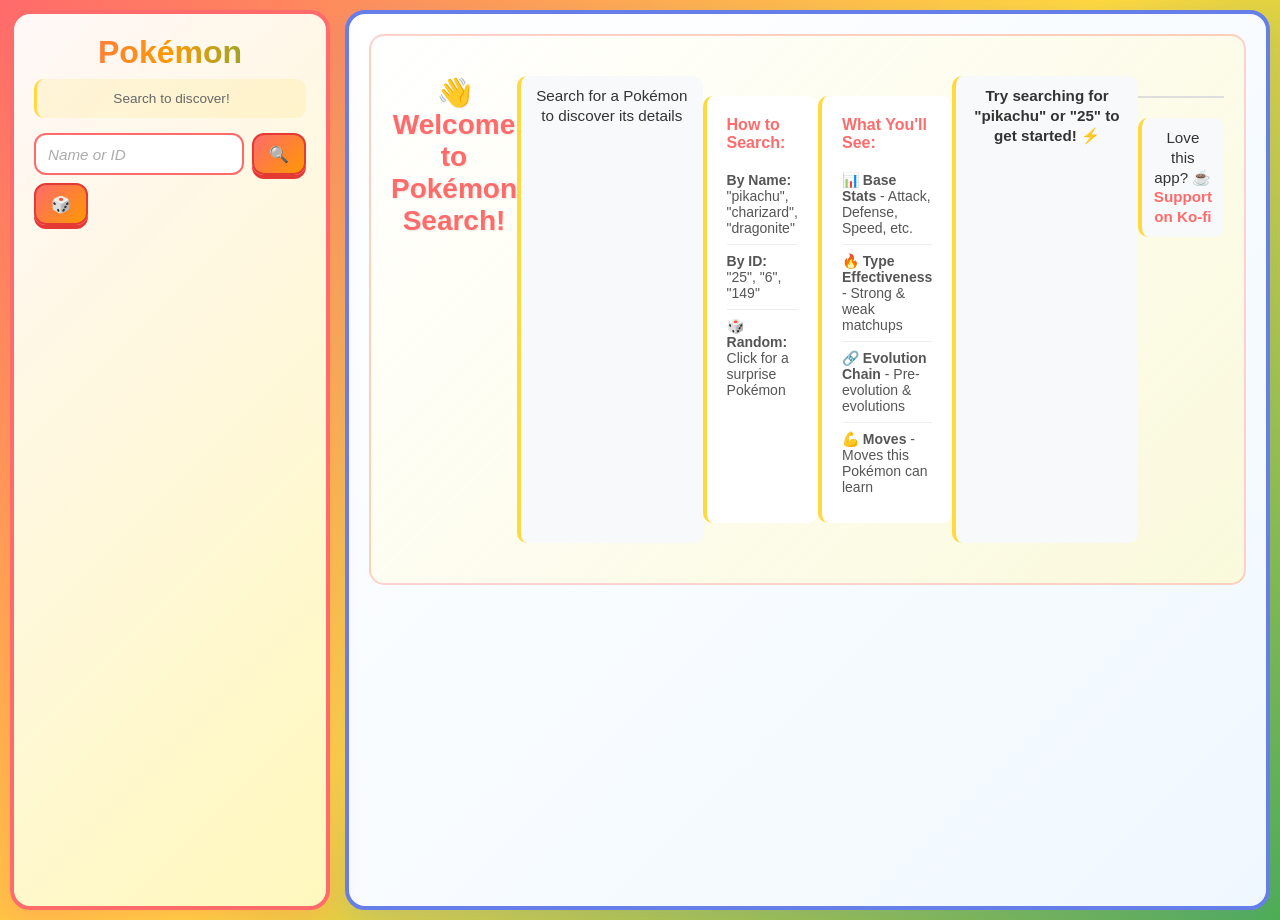
==== advanced/index.html @ 0c2bd9c5 "Add Ko-fi donation link to advanced version" ====
<!DOCTYPE html>
<html lang="en">
  <head>
    <meta charset="UTF-8" />
    <meta name="viewport" content="width=device-width, initial-scale=1.0" />
    <meta name="description" content="Advanced Pokemon Search App - Search by name or ID to discover complete Pokemon stats, type effectiveness, evolution chains, and signature moves. Interactive PokeAPI tool." />
    <meta name="keywords" content="Pokemon, search, stats, evolution, type effectiveness, PokeAPI, interactive tool" />
    <meta name="author" content="samba-thon" />
    <meta property="og:title" content="Advanced Pokemon Search App" />
    <meta property="og:description" content="Explore Pokemon with detailed stats, type matchups, evolution chains, and moves. Search by name or ID." />
    <meta property="og:url" content="https://samba-thon.github.io/pokemon-web-search-advanced/" />
    <meta property="og:type" content="website" />
    <link rel="canonical" href="https://samba-thon.github.io/pokemon-web-search-advanced/" />
    <link rel="stylesheet" href="./styles.css" />
    <title>Advanced Pokemon Search App - Stats, Evolution, Type Charts</title>
  </head>
  <body>
    <div class="app-container">
      <!-- LEFT PANEL: Search & Controls -->
      <div class="left-panel">
        <h1>Pokémon</h1>
        <div class="description">
          <p>Search to discover!</p>
        </div>

        <!-- Search Box -->
        <div class="search-box">
          <div class="input-wrapper">
            <input type="text" id="pokemon-input" placeholder="Name or ID" />
            <button id="clear-btn">×</button>
            <div id="suggestions"></div>
          </div>
          <button id="search-btn">🔍</button>
          <button id="random-btn">🎲</button>
        </div>
      </div>

      <!-- RIGHT PANEL: Pokemon Details -->
      <div class="right-panel">
        <div id="pokemon-result" class="result-content">
          <div class="welcome-message">
            <h2>👋 Welcome to Pokémon Search!</h2>
            <p>Search for a Pokémon to discover its details</p>

            <div class="welcome-tips">
              <h3>How to Search:</h3>
              <ul>
                <li>
                  <strong>By Name:</strong> "pikachu", "charizard", "dragonite"
                </li>
                <li><strong>By ID:</strong> "25", "6", "149"</li>
                <li>
                  <strong>🎲 Random:</strong> Click for a surprise Pokémon
                </li>
              </ul>
            </div>

            <div class="welcome-features">
              <h3>What You'll See:</h3>
              <ul>
                <li>
                  📊 <strong>Base Stats</strong> - Attack, Defense, Speed, etc.
                </li>
                <li>
                  🔥 <strong>Type Effectiveness</strong> - Strong & weak
                  matchups
                </li>
                <li>
                  🔗 <strong>Evolution Chain</strong> - Pre-evolution &
                  evolutions
                </li>
                <li>
                  💪 <strong>Moves</strong> - Moves this Pokémon can learn
                </li>
              </ul>
            </div>

            <p class="welcome-hint">
              Try searching for "pikachu" or "25" to get started! ⚡
            </p>

            <div class="welcome-support">
              <p>Love this app? <a href="https://ko-fi.com/ermjay/tip" target="_blank" rel="noopener noreferrer">☕ Support on Ko-fi</a></p>
            </div>
          </div>
        </div>
        <div id="type-chart" class="type-chart"></div>
        <div id="evolution-chain" class="evolution-chain"></div>
      </div>
    </div>

    <script src="./scripts.js"></script>
  </body>
</html>
---- advanced/styles.css ----
* {
  margin: 0;
  padding: 0;
  box-sizing: border-box;
}

body {
  font-family: "Comic Sans MS", "Trebuchet MS", cursive, sans-serif;
  background: linear-gradient(135deg, #ff6b6b 0%, #ffd93d 50%, #4caf50 100%);
  min-height: 100vh;
  padding: 10px;
  overflow-x: hidden;
  position: relative;
}

body::before {
  content: "";
  position: fixed;
  left: 0;
  bottom: 0;
  width: 350px;
  height: 400px;
  background-image: url("https://raw.githubusercontent.com/PokeAPI/sprites/master/sprites/pokemon/other/official-artwork/25.png");
  background-size: contain;
  background-repeat: no-repeat;
  background-position: center;
  opacity: 0.9;
  z-index: 0;
  pointer-events: none;
}

.app-container {
  display: flex;
  gap: 15px;
  max-width: 1400px;
  margin: 0 auto;
  height: 100vh;
  position: relative;
  z-index: 1;
}

/* LEFT PANEL - Search Controls */
.left-panel {
  flex: 0 0 320px;
  background: linear-gradient(
    135deg,
    rgba(255, 255, 255, 0.95) 0%,
    rgba(255, 249, 196, 0.95) 100%
  );
  border-radius: 20px;
  padding: 20px;
  border: 4px solid #ff6b6b;
  box-shadow: 0 10px 30px rgba(255, 107, 107, 0.3);
  overflow-y: auto;
  display: flex;
  flex-direction: column;
  position: relative;
}

.left-panel::-webkit-scrollbar {
  width: 8px;
}

.left-panel::-webkit-scrollbar-track {
  background: rgba(255, 217, 61, 0.1);
  border-radius: 10px;
}

.left-panel::-webkit-scrollbar-thumb {
  background: #ffd93d;
  border-radius: 10px;
}

.left-panel::-webkit-scrollbar-thumb:hover {
  background: #ffb800;
}

h1 {
  background: linear-gradient(90deg, #ff6b6b 0%, #ff9800 50%, #4caf50 100%);
  -webkit-background-clip: text;
  -webkit-text-fill-color: transparent;
  background-clip: text;
  font-size: 2em;
  margin-bottom: 8px;
  text-align: center;
  font-weight: bold;
}

.description {
  text-align: center;
  color: #666;
  font-size: 0.85em;
  margin-bottom: 15px;
  padding: 10px;
  background: rgba(255, 217, 61, 0.15);
  border-radius: 10px;
  border-left: 3px solid #ffd93d;
  line-height: 1.4;
}

.description p {
  margin: 0;
}

/* Search Box */
.search-box {
  display: flex;
  gap: 8px;
  margin-bottom: 15px;
  flex-wrap: wrap;
  align-items: center;
}

.input-wrapper {
  flex: 1;
  position: relative;
  min-width: 150px;
}

#pokemon-input {
  width: 100%;
  padding: 10px 38px 10px 12px;
  border: 2px solid #ff6b6b;
  border-radius: 12px;
  font-size: 0.95em;
  transition: all 0.2s ease;
  background: white;
  height: 42px;
  box-sizing: border-box;
}

#pokemon-input:focus {
  outline: none;
  border-color: #ff6b6b;
  box-shadow: 0 0 8px rgba(255, 107, 107, 0.3);
  background: #fffacd;
}

#pokemon-input::placeholder {
  font-style: italic;
  opacity: 0.6;
}

#clear-btn {
  position: absolute;
  right: 6px;
  top: 50%;
  transform: translateY(-50%);
  background: #ff6b6b;
  color: white;
  border: none;
  width: 28px;
  height: 28px;
  border-radius: 50%;
  cursor: pointer;
  display: none;
  font-size: 16px;
  font-weight: bold;
  line-height: 1;
  padding: 0;
  transition: all 0.2s ease;
}

#pokemon-input:not(:placeholder-shown) ~ #clear-btn {
  display: block;
}

#clear-btn:hover {
  transform: translateY(-50%) scale(1.15);
}

#suggestions {
  position: absolute;
  top: 100%;
  left: 0;
  right: 0;
  background: white;
  border: 2px solid #ffd93d;
  border-top: none;
  border-radius: 0 0 10px 10px;
  max-height: 200px;
  overflow-y: auto;
  z-index: 100;
  display: none;
}

#suggestions.show {
  display: block;
}

#suggestions ul {
  list-style: none;
  margin: 0;
  padding: 0;
}

#suggestions li {
  padding: 8px 12px;
  cursor: pointer;
  transition: all 0.2s ease;
  border-bottom: 1px solid #eee;
  font-size: 0.9em;
}

#suggestions li:hover,
#suggestions li.active {
  background: #ffd93d;
  color: #333;
  font-weight: bold;
}

#suggestions li:last-child {
  border-bottom: none;
}

/* Buttons */
#search-btn,
#random-btn {
  padding: 0 15px;
  height: 42px;
  background: linear-gradient(135deg, #ff6b6b 0%, #ff9800 100%);
  color: white;
  border: 2px solid #e53935;
  border-radius: 12px;
  font-size: 1em;
  font-weight: bold;
  cursor: pointer;
  transition: all 0.2s ease;
  box-shadow: 0 4px 0px #e53935;
  flex: 0 1 auto;
  display: flex;
  align-items: center;
  justify-content: center;
}

#search-btn:hover,
#random-btn:hover {
  transform: translateY(-2px);
  box-shadow: 0 6px 0px #e53935;
}

#search-btn:active,
#random-btn:active {
  transform: translateY(0);
  box-shadow: 0 2px 0px #e53935;
}

/* Stats Display */
.stats-container {
  margin-top: 8px;
  padding: 12px;
  background: rgba(255, 217, 61, 0.1);
  border-radius: 10px;
  border-left: 4px solid #ffd93d;
  width: 100%;
}

.stat-row {
  display: flex;
  justify-content: space-between;
  align-items: center;
  margin-bottom: 8px;
  font-size: 0.9em;
  gap: 8px;
}

.stat-label {
  font-weight: bold;
  color: #333;
  min-width: 75px;
  font-size: 0.9em;
}

.stat-bar {
  flex: 1;
  height: 14px;
  background: #e0e0e0;
  border-radius: 7px;
  overflow: hidden;
  min-width: 60px;
}

.stat-fill {
  height: 100%;
  background: linear-gradient(90deg, #ff6b6b, #ff9800);
  width: 0%;
  transition: width 0.3s ease;
}

.stat-value {
  font-weight: bold;
  color: #ff6b6b;
  min-width: 30px;
  text-align: right;
  font-size: 0.9em;
}

/* Type Effectiveness Chart */
.type-chart {
  background: white;
  border: 2px solid #ffd93d;
  border-radius: 12px;
  padding: 15px;
  margin-top: 20px;
  display: none;
}

.type-chart.show {
  display: block;
}

.type-title {
  font-weight: bold;
  color: #333;
  margin-bottom: 10px;
  border-bottom: 2px solid #ffd93d;
  padding-bottom: 8px;
}

.type-section {
  margin-bottom: 12px;
}

.type-section h4 {
  font-size: 0.9em;
  color: #666;
  margin-bottom: 5px;
  font-weight: bold;
}

.type-badges {
  display: flex;
  flex-wrap: wrap;
  gap: 8px;
}

.type-badge {
  background: linear-gradient(135deg, #667eea 0%, #764ba2 100%);
  color: white;
  padding: 6px 12px;
  border-radius: 20px;
  font-size: 0.85em;
  font-weight: bold;
}

.type-badge.weak {
  background: linear-gradient(135deg, #ff6b6b 0%, #ff9800 100%);
}

.type-badge.resist {
  background: linear-gradient(135deg, #4ecdc4 0%, #44a08d 100%);
}

.type-badge.immune {
  background: linear-gradient(135deg, #4caf50 0%, #2e7d32 100%);
}

/* Moves List */
.moves-container {
  margin-top: 15px;
  padding: 12px;
  background: rgba(102, 126, 234, 0.1);
  border-radius: 10px;
  border-left: 4px solid #667eea;
}

.moves-title {
  font-weight: bold;
  color: #333;
  margin-bottom: 8px;
  font-size: 0.9em;
}

.moves-list {
  display: flex;
  flex-wrap: wrap;
  gap: 6px;
}

.move-badge {
  background: #667eea;
  color: white;
  padding: 4px 8px;
  border-radius: 12px;
  font-size: 0.75em;
  font-weight: bold;
}

/* Height & Weight */
.size-info {
  display: flex;
  gap: 12px;
  margin-top: 8px;
  padding: 10px;
  background: rgba(78, 205, 196, 0.1);
  border-radius: 10px;
  border-left: 4px solid #4ecdc4;
  width: 100%;
}

.size-item {
  flex: 1;
  text-align: center;
}

.size-label {
  font-weight: bold;
  color: #666;
  font-size: 0.8em;
}

.size-value {
  font-size: 1.1em;
  font-weight: bold;
  color: #4ecdc4;
  margin-top: 3px;
}

/* Evolution Chain */
.evolution-chain {
  margin-top: 10px;
  padding: 10px;
  background: rgba(167, 139, 250, 0.1);
  border-radius: 10px;
  border-left: 4px solid #a78bfa;
  display: none;
  width: 100%;
}

.evolution-chain.show {
  display: block;
}

.evolution-title {
  font-weight: bold;
  color: #333;
  margin-bottom: 8px;
  font-size: 0.9em;
}

.evolution-items {
  display: flex;
  gap: 10px;
  align-items: center;
  flex-wrap: wrap;
  justify-content: flex-start;
}

.evolution-item {
  text-align: center;
}

.evolution-arrow {
  font-size: 1.3em;
  color: #a78bfa;
}

.evolution-image {
  width: 70px;
  height: 70px;
  background: white;
  border-radius: 10px;
  padding: 4px;
  border: 2px solid #a78bfa;
  margin-bottom: 4px;
}

.evolution-name {
  font-weight: bold;
  font-size: 0.8em;
  color: #333;
}

/* Loading Animation */
.loading-spinner {
  display: inline-block;
  width: 20px;
  height: 20px;
  border: 3px solid rgba(255, 107, 107, 0.3);
  border-top-color: #ff6b6b;
  border-radius: 50%;
  animation: spin 0.8s linear infinite;
  margin-right: 10px;
}

@keyframes spin {
  to {
    transform: rotate(360deg);
  }
}

/* ===== RIGHT PANEL STYLING ===== */

.right-panel {
  flex: 1;
  background: linear-gradient(135deg, #ffffff 0%, #f0f8ff 100%);
  border-radius: 20px;
  padding: 20px;
  box-shadow: 0 10px 30px rgba(102, 126, 234, 0.2);
  overflow-y: auto;
  display: flex;
  flex-direction: column;
  gap: 12px;
  border: 4px solid #667eea;
}

.right-panel::-webkit-scrollbar {
  width: 8px;
}

.right-panel::-webkit-scrollbar-track {
  background: rgba(102, 126, 234, 0.1);
  border-radius: 10px;
}

.right-panel::-webkit-scrollbar-thumb {
  background: #667eea;
  border-radius: 10px;
}

.right-panel::-webkit-scrollbar-thumb:hover {
  background: #5568d3;
}

#pokemon-result {
  min-height: auto;
  display: flex;
  justify-content: flex-start;
  align-items: flex-start;
  flex-direction: column;
  gap: 12px;
  width: 100%;
}

/* Paragraphs in result */
#pokemon-result p {
  width: 100%;
  padding: 10px 12px;
  margin: 0;
  border-radius: 10px;
  background: #f8f9fa;
  border-left: 4px solid #ffd93d;
  font-size: 0.95em;
  color: #333;
  line-height: 1.3;
  transition: all 0.2s ease;
}

#pokemon-result p:hover {
  transform: translateX(3px);
  box-shadow: 0 3px 8px rgba(0, 0, 0, 0.08);
}

#pokemon-result p strong {
  color: #667eea;
  font-weight: bold;
}

/* Image wrapper */
#pokemon-result > div:first-child {
  position: relative;
  width: 100%;
  display: flex;
  justify-content: center;
  margin-bottom: 5px;
}

/* Pokemon Image Styling */
#pokemon-result img {
  display: block;
  width: 220px;
  height: 220px;
  background: linear-gradient(
    135deg,
    rgba(102, 126, 234, 0.2) 0%,
    rgba(118, 75, 162, 0.2) 100%
  );
  border-radius: 15px;
  padding: 15px;
  box-shadow: 0 10px 25px rgba(102, 126, 234, 0.2);
  border: 2px solid rgba(102, 126, 234, 0.4);
  object-fit: contain;
  transition: all 0.3s ease;
  align-self: center;
  margin-bottom: 10px;
}

#pokemon-result img:hover {
  transform: scale(1.08) translateY(-3px);
  box-shadow: 0 18px 45px rgba(102, 126, 234, 0.3);
}

/* Favorite Button */
.favorite-btn {
  width: 100%;
  padding: 12px;
  background: white;
  color: #ff6b6b;
  border: 2px solid #ff6b6b;
  border-radius: 12px;
  font-size: 1.1em;
  font-weight: bold;
  cursor: pointer;
  transition: all 0.2s ease;
  margin: 10px 0;
}

.favorite-btn:hover {
  background: #ff6b6b;
  color: white;
  transform: scale(1.05);
}

.favorite-btn.favorited {
  background: #ff6b6b;
  color: white;
}

/* Welcome Message Styling */
.welcome-message {
  padding: 40px 20px;
  text-align: center;
  background: linear-gradient(
    135deg,
    rgba(255, 255, 255, 0.8) 0%,
    rgba(255, 249, 196, 0.6) 100%
  );
  border-radius: 15px;
  border: 2px solid rgba(255, 107, 107, 0.3);
}

.welcome-message h2 {
  font-size: 28px;
  color: #ff6b6b;
  margin-bottom: 10px;
  text-shadow: 1px 1px 2px rgba(0, 0, 0, 0.1);
}

.welcome-message > p {
  font-size: 16px;
  color: #555;
  margin-bottom: 30px;
}

.welcome-tips,
.welcome-features {
  text-align: left;
  background: white;
  padding: 20px;
  border-radius: 10px;
  margin: 20px 0;
  border-left: 4px solid #ffd93d;
}

.welcome-tips h3,
.welcome-features h3 {
  color: #ff6b6b;
  font-size: 16px;
  margin-bottom: 12px;
}

.welcome-tips ul,
.welcome-features ul {
  list-style: none;
  padding: 0;
  margin: 0;
}

.welcome-tips li,
.welcome-features li {
  padding: 8px 0;
  color: #555;
  font-size: 14px;
  border-bottom: 1px solid #eee;
}

.welcome-tips li:last-child,
.welcome-features li:last-child {
  border-bottom: none;
}

.welcome-hint {
  font-size: 14px;
  color: #4caf50;
  font-weight: bold;
  margin-top: 20px;
  padding: 10px;
  background: rgba(76, 175, 80, 0.1);
  border-radius: 8px;
}

/* Mobile Responsive */
@media (max-width: 1024px) {
  .app-container {
    flex-direction: column;
    height: auto;
    padding: 10px;
    gap: 10px;
  }

  .left-panel {
    flex: 0 0 auto;
    max-height: none;
    border-radius: 15px;
  }

  .right-panel {
    flex: 1;
    min-height: 300px;
    border-radius: 15px;
  }
}

/* Ko-fi Support Link */
.welcome-support {
  margin-top: 20px;
  padding-top: 20px;
  border-top: 2px solid #ddd;
  text-align: center;
}

.welcome-support p {
  font-size: 14px;
  color: #666;
}

.welcome-support a {
  color: #ff6b6b;
  text-decoration: none;
  font-weight: bold;
  transition: color 0.3s ease;
}

.welcome-support a:hover {
  color: #ff4444;
  text-decoration: underline;
}
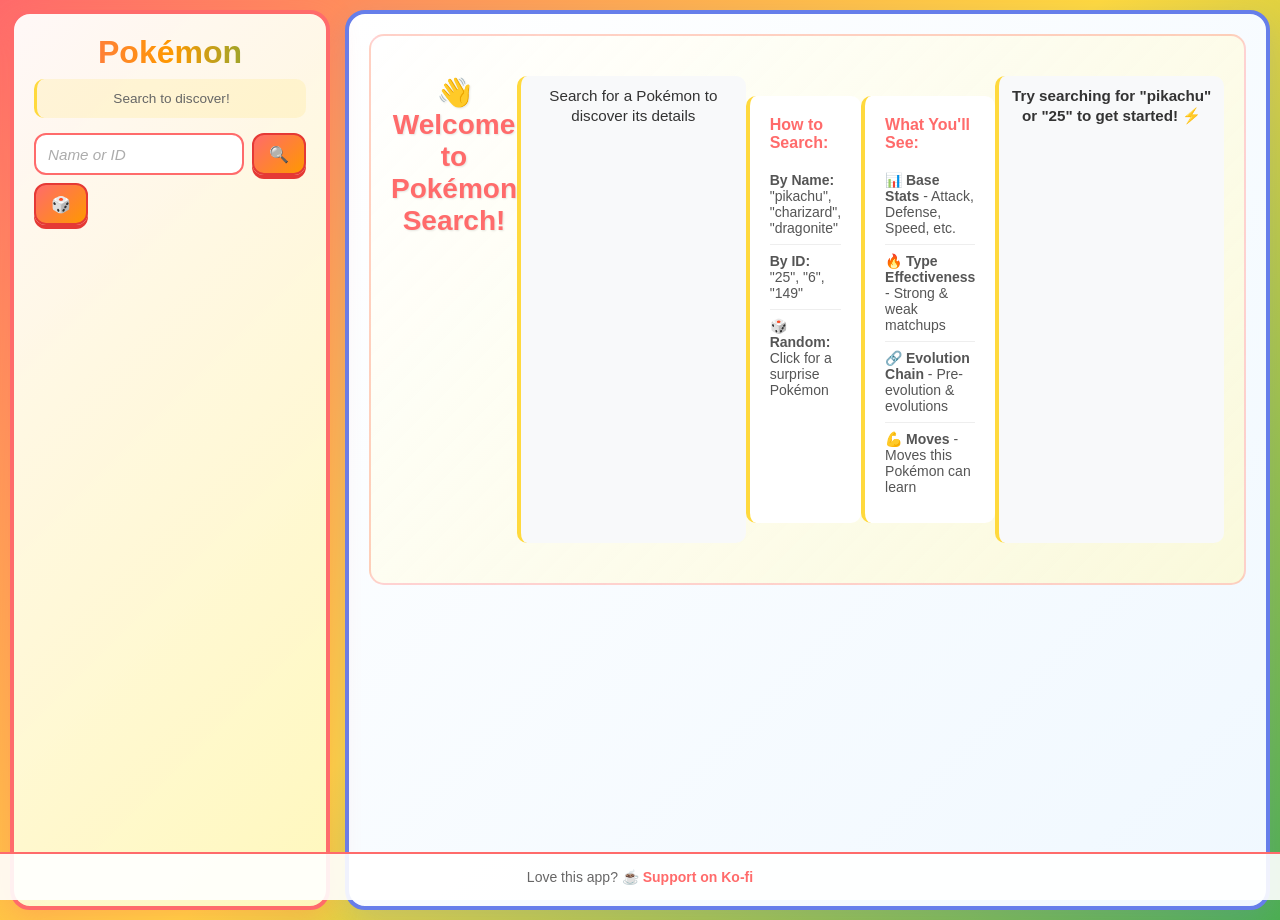
==== commit 9d24349e: "Move Ko-fi link outside container to footer" ====
--- a/advanced/index.html
+++ b/advanced/index.html
@@ -78,10 +78,6 @@
             <p class="welcome-hint">
               Try searching for "pikachu" or "25" to get started! ⚡
             </p>
-
-            <div class="welcome-support">
-              <p>Love this app? <a href="https://ko-fi.com/ermjay/tip" target="_blank" rel="noopener noreferrer">☕ Support on Ko-fi</a></p>
-            </div>
           </div>
         </div>
         <div id="type-chart" class="type-chart"></div>
@@ -89,6 +85,10 @@
       </div>
     </div>
 
+    <footer class="app-footer">
+      <p>Love this app? <a href="https://ko-fi.com/ermjay/tip" target="_blank" rel="noopener noreferrer">☕ Support on Ko-fi</a></p>
+    </footer>
+
     <script src="./scripts.js"></script>
   </body>
 </html>
--- a/advanced/styles.css
+++ b/advanced/styles.css
@@ -711,6 +711,37 @@
   }
 }
 
+/* App Footer with Ko-fi Link */
+.app-footer {
+  position: fixed;
+  bottom: 0;
+  left: 0;
+  right: 0;
+  text-align: center;
+  padding: 15px;
+  background: rgba(255, 255, 255, 0.9);
+  border-top: 2px solid #ff6b6b;
+  z-index: 100;
+}
+
+.app-footer p {
+  margin: 0;
+  font-size: 14px;
+  color: #666;
+}
+
+.app-footer a {
+  color: #ff6b6b;
+  text-decoration: none;
+  font-weight: bold;
+  transition: color 0.3s ease;
+}
+
+.app-footer a:hover {
+  color: #ff4444;
+  text-decoration: underline;
+}
+
 /* Ko-fi Support Link */
 .welcome-support {
   margin-top: 20px;
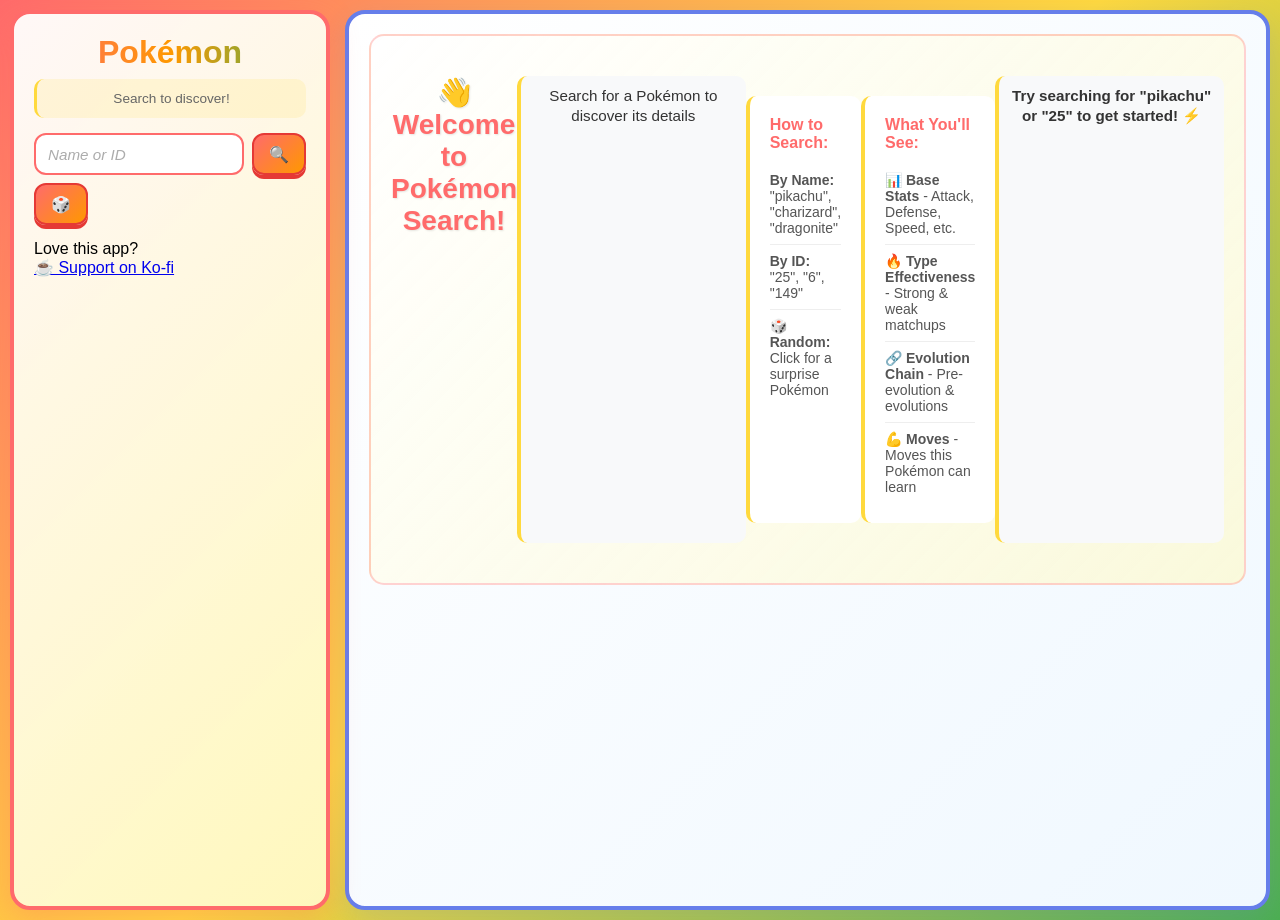
==== commit c8f92b27: "Move Ko-fi link to left panel" ====
--- a/advanced/index.html
+++ b/advanced/index.html
@@ -32,6 +32,12 @@
           </div>
           <button id="search-btn">🔍</button>
           <button id="random-btn">🎲</button>
+        </div>
+
+        <!-- Ko-fi Support -->
+        <div class="kofi-support">
+          <p>Love this app?</p>
+          <a href="https://ko-fi.com/ermjay/tip" target="_blank" rel="noopener noreferrer">☕ Support on Ko-fi</a>
         </div>
       </div>
 
@@ -85,10 +91,6 @@
       </div>
     </div>
 
-    <footer class="app-footer">
-      <p>Love this app? <a href="https://ko-fi.com/ermjay/tip" target="_blank" rel="noopener noreferrer">☕ Support on Ko-fi</a></p>
-    </footer>
-
     <script src="./scripts.js"></script>
   </body>
 </html>
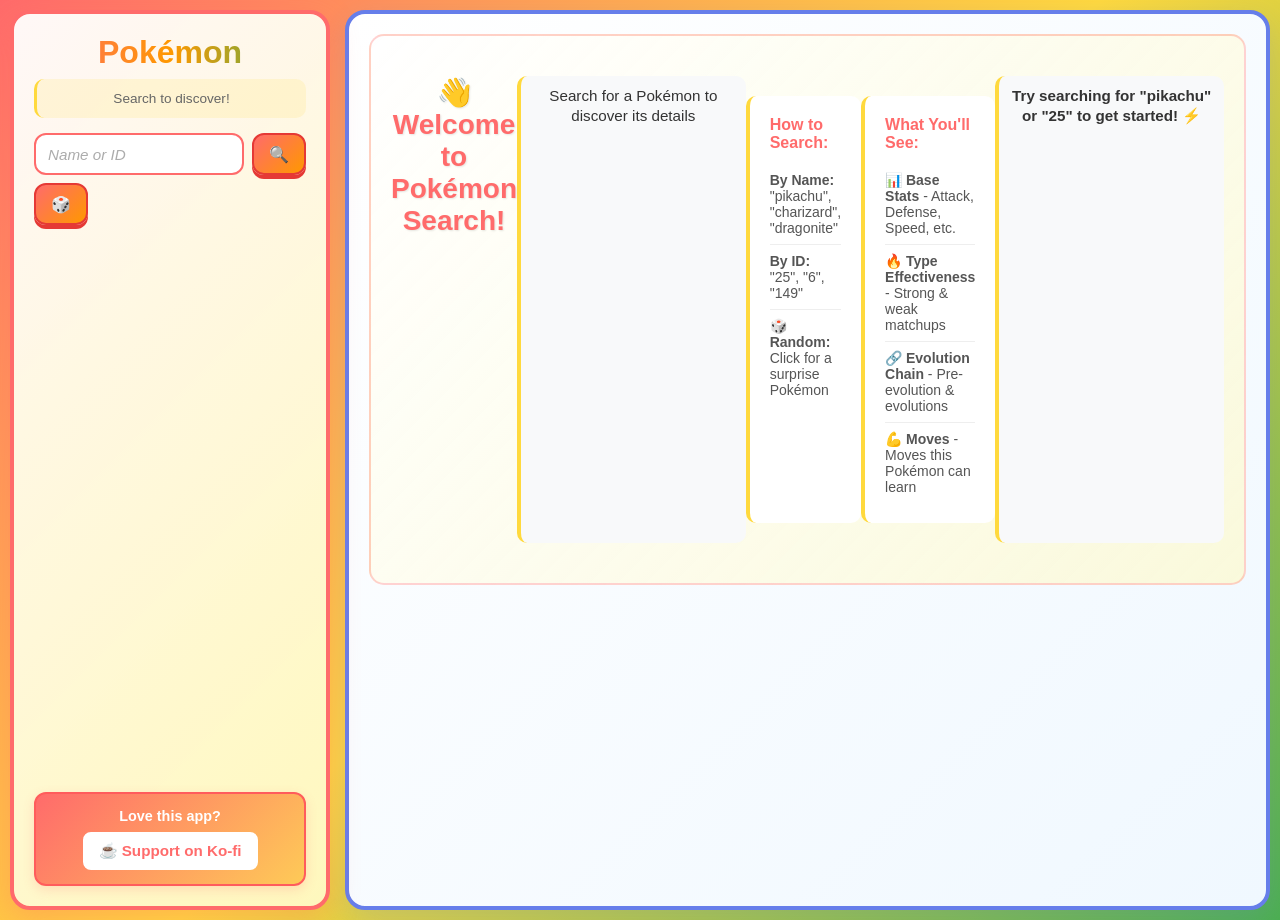
==== commit 08e6ec2a: "Move Ko-fi link to bottom of left panel" ====
--- a/advanced/index.html
+++ b/advanced/index.html
@@ -12,7 +12,7 @@
     <meta property="og:type" content="website" />
     <link rel="canonical" href="https://samba-thon.github.io/pokemon-web-search-advanced/" />
     <link rel="stylesheet" href="./styles.css" />
-    <title>Advanced Pokemon Search App - Stats, Evolution, Type Charts</title>
+    <title>Pokemon Search App - Stats, Evolution, Type Charts</title>
   </head>
   <body>
     <div class="app-container">
@@ -34,7 +34,7 @@
           <button id="random-btn">🎲</button>
         </div>
 
-        <!-- Ko-fi Support -->
+        <!-- Ko-fi Support - Bottom of Left Panel -->
         <div class="kofi-support">
           <p>Love this app?</p>
           <a href="https://ko-fi.com/ermjay/tip" target="_blank" rel="noopener noreferrer">☕ Support on Ko-fi</a>
--- a/advanced/styles.css
+++ b/advanced/styles.css
@@ -55,6 +55,7 @@
   display: flex;
   flex-direction: column;
   position: relative;
+  justify-content: space-between;
 }
 
 .left-panel::-webkit-scrollbar {
@@ -766,3 +767,41 @@
   color: #ff4444;
   text-decoration: underline;
 }
+
+/* Ko-fi Support - Bottom of Left Panel */
+.kofi-support {
+  margin-top: auto;
+  padding: 14px;
+  background: linear-gradient(135deg, #ff6b6b, #feca57);
+  border-radius: 12px;
+  text-align: center;
+  border: 2px solid #ff5c5c;
+  box-shadow: 0 4px 12px rgba(255, 107, 107, 0.2);
+}
+
+.kofi-support p {
+  margin: 0 0 8px 0;
+  font-size: 0.9rem;
+  color: white;
+  font-weight: 600;
+}
+
+.kofi-support a {
+  display: inline-block;
+  padding: 8px 14px;
+  background: white;
+  color: #ff6b6b;
+  text-decoration: none;
+  border-radius: 8px;
+  font-weight: 700;
+  font-size: 0.95rem;
+  transition: all 0.3s ease;
+  border: 2px solid white;
+}
+
+.kofi-support a:hover {
+  background: #ff6b6b;
+  color: white;
+  transform: scale(1.05);
+  box-shadow: 0 4px 12px rgba(255, 107, 107, 0.4);
+}
